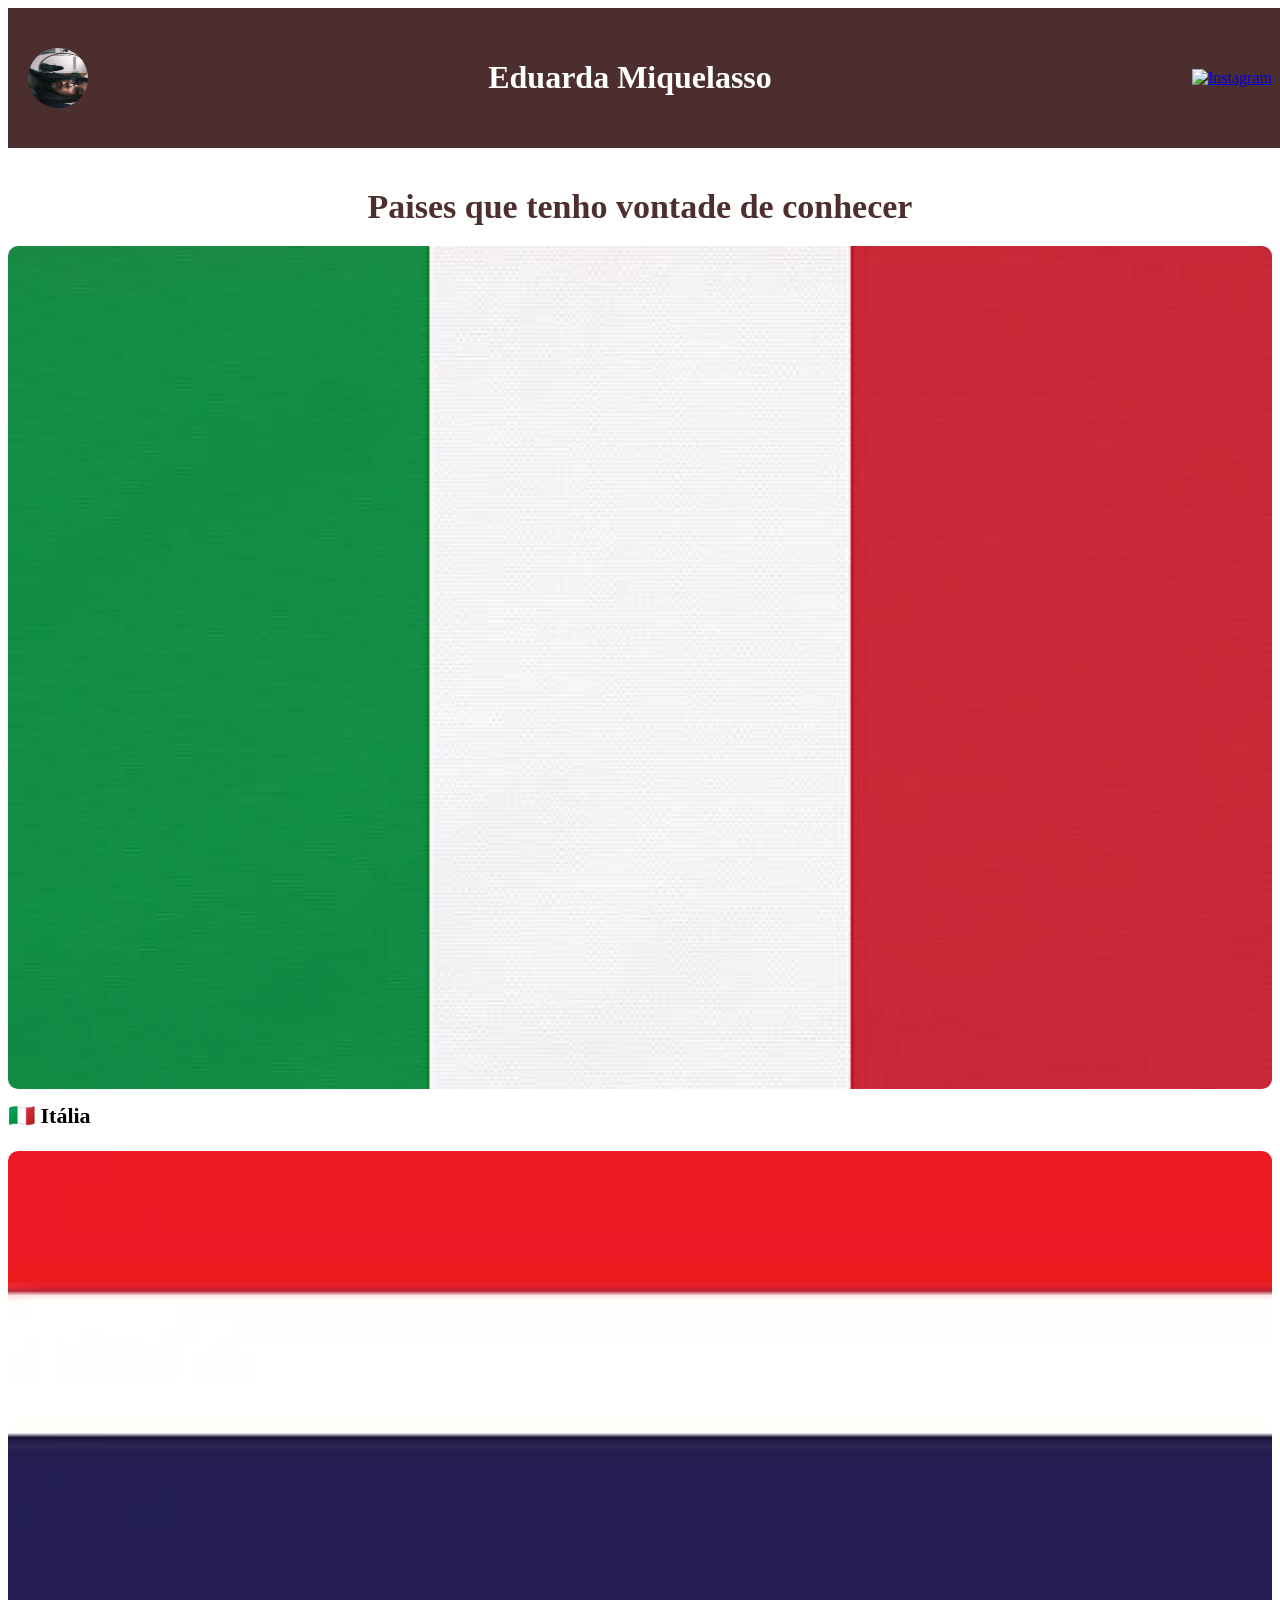
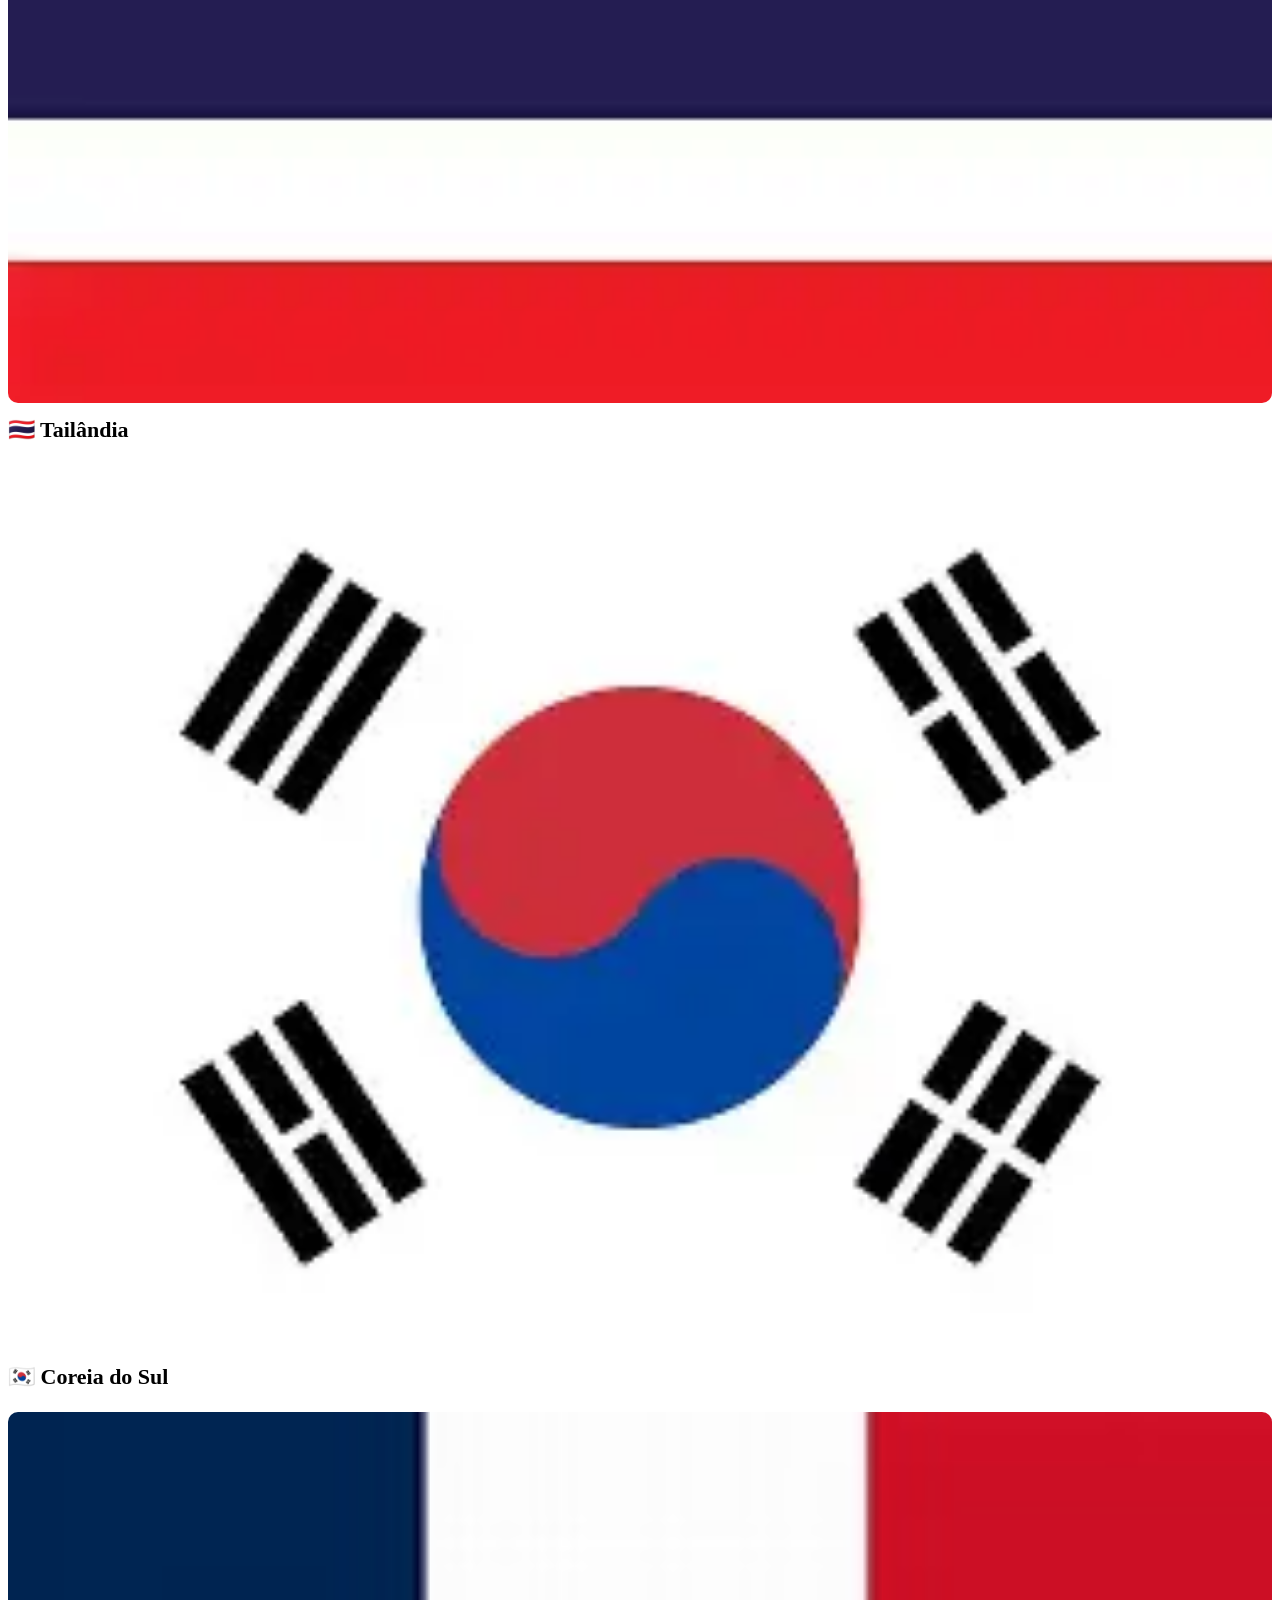
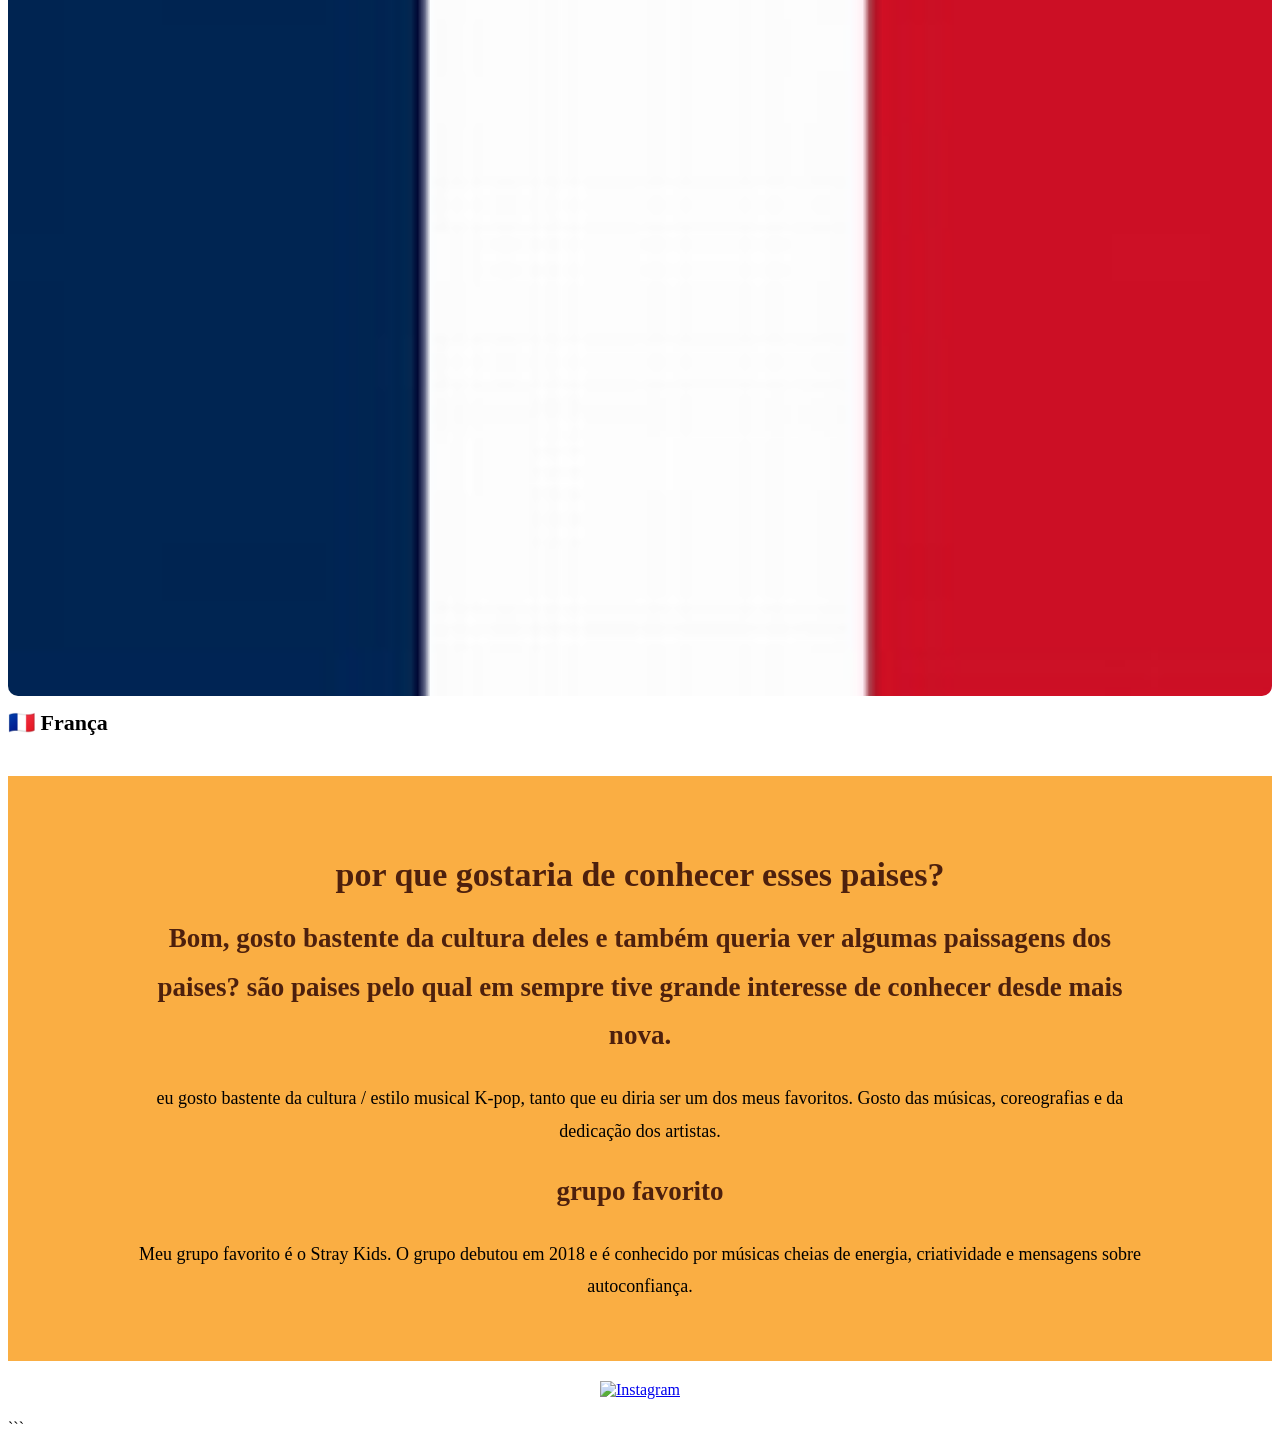
==== index.html @ 89746a0d "45" ====
<!DOCTYPE html>
<html lang="pt-br">
<head>
<meta charset="UTF-8">
<meta name="viewport" content="width=device-width, initial-scale=1.0">
<title>Eduarda Miquelasso</title>
<link rel="stylesheet" href="style.css">
</head>

<body>

<!-- Cabeçalho -->
<header class="cabecalho-itens">

    <img class="cabecalho-imagem" src="minha foto.jpg" alt="">

    <h1 class="titulo_site">Eduarda Miquelasso</h1>

    <div class="sociais">
        <a href="https://instagram.com" target="_blank">
            <img class="logo-insta" src="instagram.png" alt="Instagram">
        </a>
    </div>

</header>

<!-- Banner -->
<section class="banner1">
 </section>

<!-- Curiosidades -->
<div class="container-cards">

    <h1 class="estudante_titulo">Paises que tenho vontade de conhecer</h1>

    <div class="estudante-div">
        <img class="estudante-imagem" src="italiapng.png" alt="Itália">
        <h3 class="estudante-nome">🇮🇹 Itália</h3>
    </div>

    <div class="estudante-div">
        <img class="estudante-imagem" src="tailandiapng.webp" alt="Tailândia">
        <h3 class="estudante-nome">🇹🇭 Tailândia</h3>
    </div>

    <div class="estudante-div">
        <img class="estudante-imagem" src="coreiapng.webp" alt="Coreia do Sul">
        <h3 class="estudante-nome">🇰🇷 Coreia do Sul</h3>
    </div>

    <div class="estudante-div">
        <img class="estudante-imagem" src="francapng.jpg" alt="França">
        <h3 class="estudante-nome">🇫🇷 França</h3>
    </div>

</div>
</div>

<!-- Gostos -->
<section class="estudante">

    <h1 class="estudante_titulo">por que gostaria de conhecer esses paises?</h1>

    <div class="estudante-div-texto">

        <h2>Bom, gosto bastente da cultura deles e também queria ver algumas paissagens dos paises?
            são paises pelo qual em sempre tive grande interesse de conhecer desde mais nova.
        </h2>

        <p>
      eu gosto bastente da cultura / estilo musical K-pop, tanto que eu diria ser um dos meus favoritos.
            Gosto das músicas, coreografias e da dedicação dos artistas.
        </p>

        <h2>grupo favorito</h2>

        <p>
            Meu grupo favorito é o Stray Kids.
            O grupo debutou em 2018 e é conhecido por músicas cheias de energia,
            criatividade e mensagens sobre autoconfiança. 
        </p>

        <p>
            
        </p>

    </div>

</section>

<!-- Redes sociais -->
<div class="sociais">
    <a href="https://instagram.com" target="_blank">
        <img class="logo-insta" src="instagram.png" alt="Instagram">
    </a>
</div>

</body>
</html>
```
---- style.css ----
```css
body{
    margin:0;
    font-family:Arial, Helvetica, sans-serif;
    background-color:#f8f8f8;
}

/* Cabeçalho */

header{
    background-color:#270101d1;
    color:white;
    width:100%;
    padding:20px;

    display:flex;
    justify-content:space-between;
    align-items:center;
}

.cabecalho-imagem{
    width:60px;
    height:60px;
    border-radius:50%;
}

.titulo_site{
    padding:10px;
    text-align:center;
    font-size:32px;
    font-weight:bold;
    color:white;
}

.logo-insta{
    width:35px;
    height:35px;
    transition:0.3s;
}

.logo-insta:hover{
    transform:scale(1.1);
}

/* Banner */

.banner1 img{
    width:100%;
    max-height:400px;
    object-fit:cover;
    display:block;
}

/* Títulos */

.estudante_titulo{
    text-align:center;
    margin-top:40px;
    margin-bottom:20px;
    color:#270101d1;
    font-size:34px;
}

/* Cards */

.container-cards {
diplay: flex;
justify-content: center;
gap: 20px;
flex-warp: warp;
}
.estudante-div{
text-aling:center
padding:280px;
margin25px auto;
background:white;
box-shadow:0 3px 10px rgba (0,0,0,0. 15);
}

.estudante-imagem{
    width:100%;
    border-radius:10px;
}

.estudante-nome{
    font-size:22px;
    font-weight:bold;
    margin-top:10px;
}

/* Texto */

.estudante{
    background-color:#faae43;
    padding:40px 0;
    margin-top:40px;
}

.estudante-div-texto{
    width:80%;
    margin:auto;
    text-align:center;
    font-size:18px;
    line-height:1.8;
}

.estudante-div-texto h2{
    color:#270101d1;
    margin-top:20px;
}

/* Redes sociais */

.sociais{
    text-align:center;
    margin:20px;
}

/* Rodapé opcional */

footer{
    text-align:center;
    padding:20px;
    background-color:#270101d1;
    color:white;
    margin-top:30px;
}
```
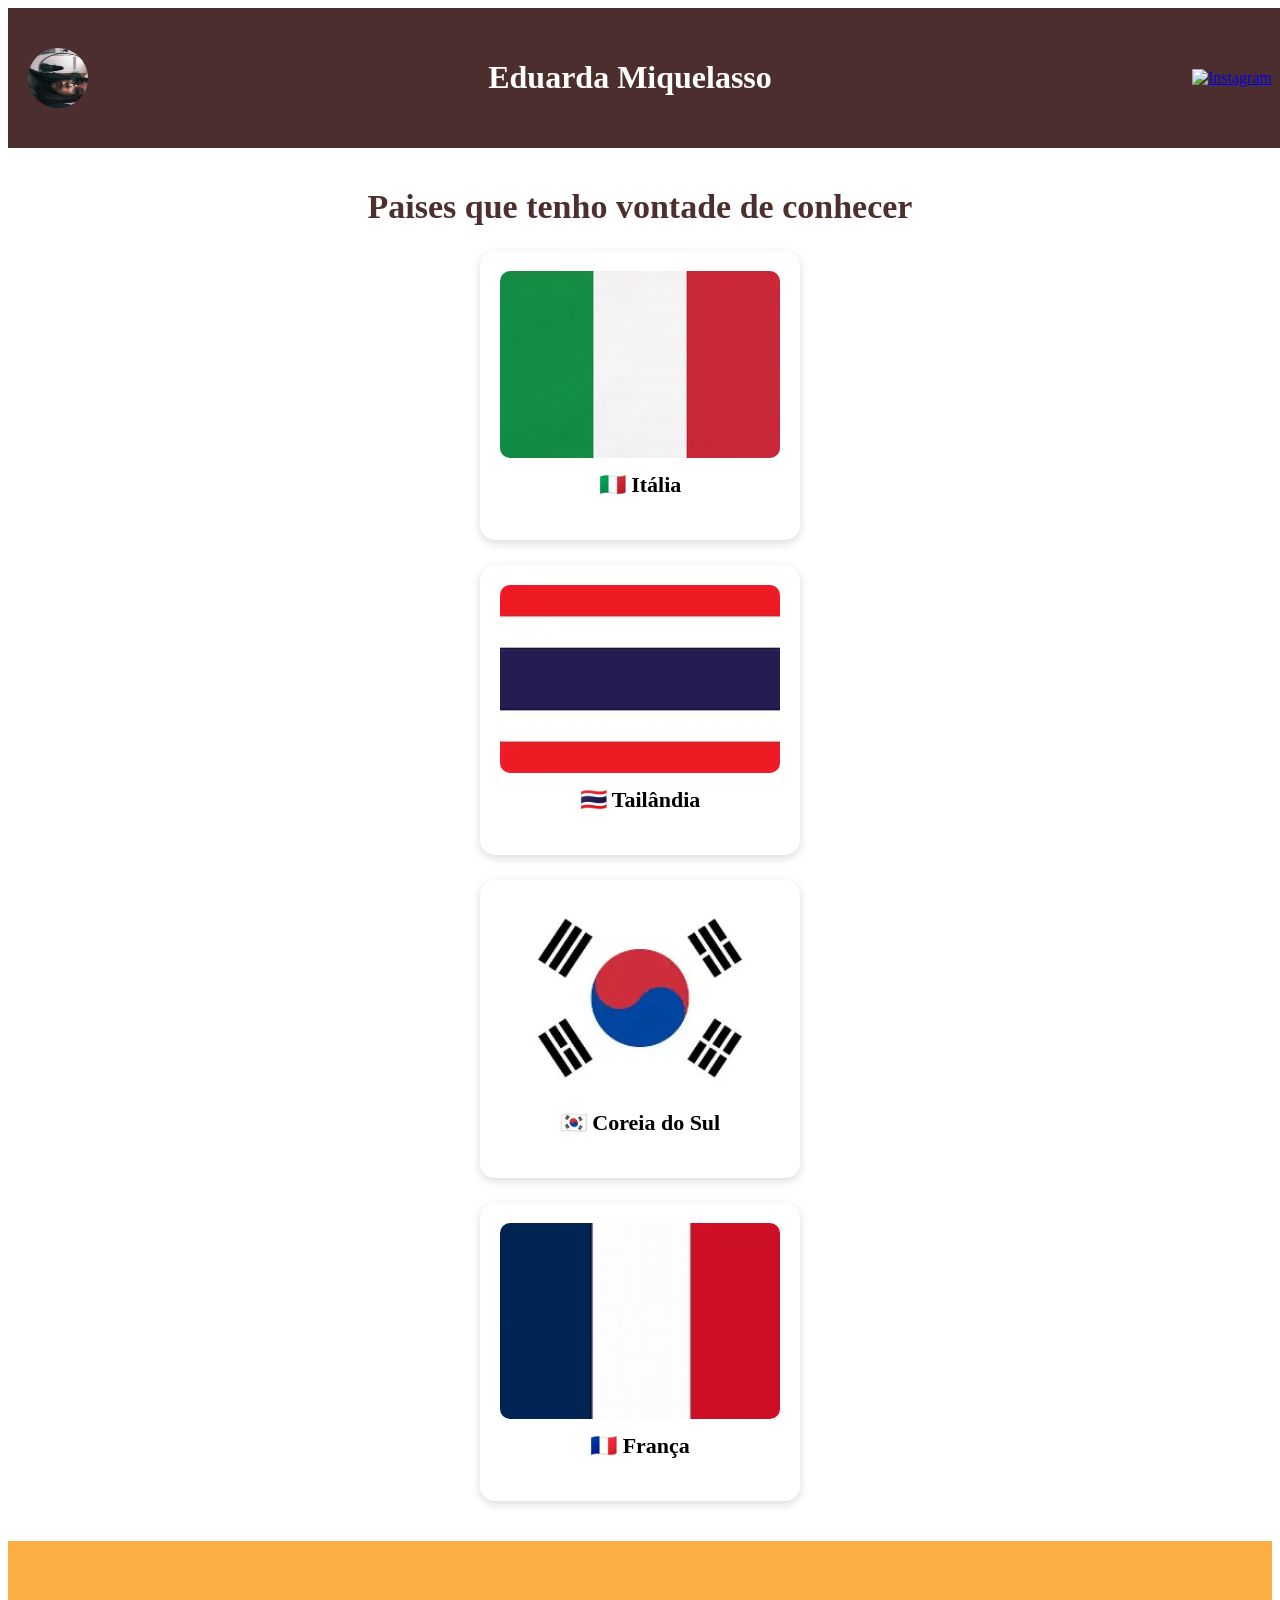
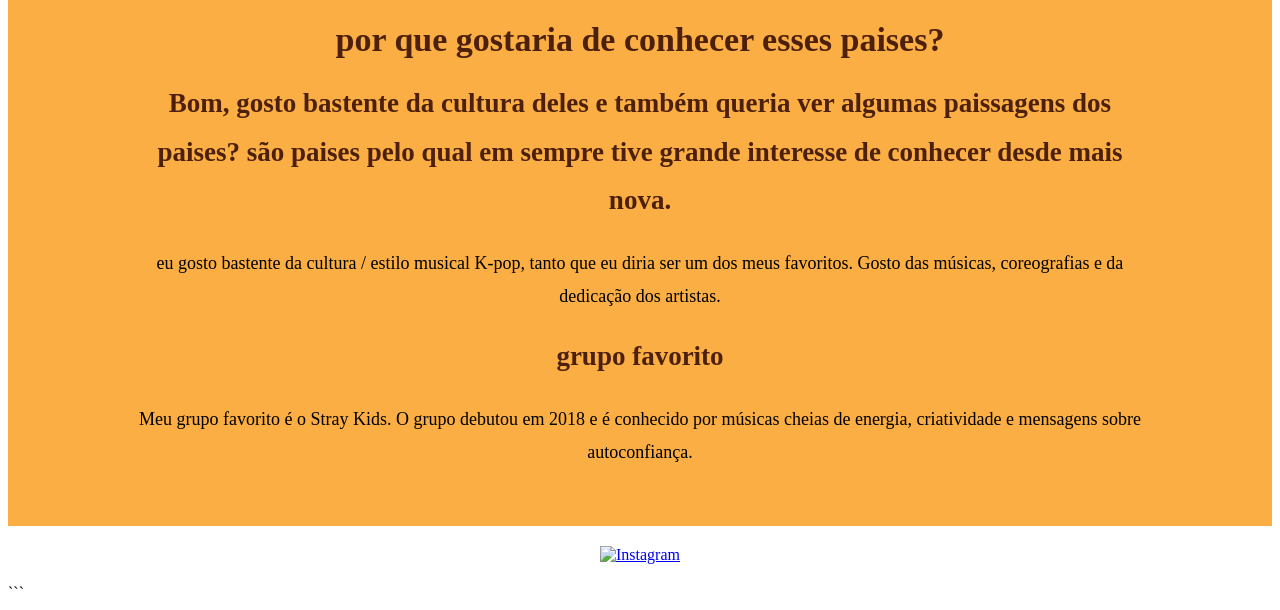
==== commit 9c708af0: "54" ====
--- a/index.html
+++ b/index.html
@@ -26,7 +26,7 @@
 
 <!-- Banner -->
 <section class="banner1">
- </section>
+</section>
 
 <!-- Curiosidades -->
 <div class="container-cards">
--- a/style.css
+++ b/style.css
@@ -63,18 +63,16 @@
 
 /* Cards */
 
-.container-cards {
-diplay: flex;
-justify-content: center;
-gap: 20px;
-flex-warp: warp;
-}
 .estudante-div{
-text-aling:center
-padding:280px;
-margin25px auto;
-background:white;
-box-shadow:0 3px 10px rgba (0,0,0,0. 15);
+    text-align:center;
+    padding:20px;
+    width:280px;
+    margin:25px auto;
+
+    background:white;
+    border-radius:15px;
+
+    box-shadow:0 3px 10px rgba(0,0,0,0.15);
 }
 
 .estudante-imagem{
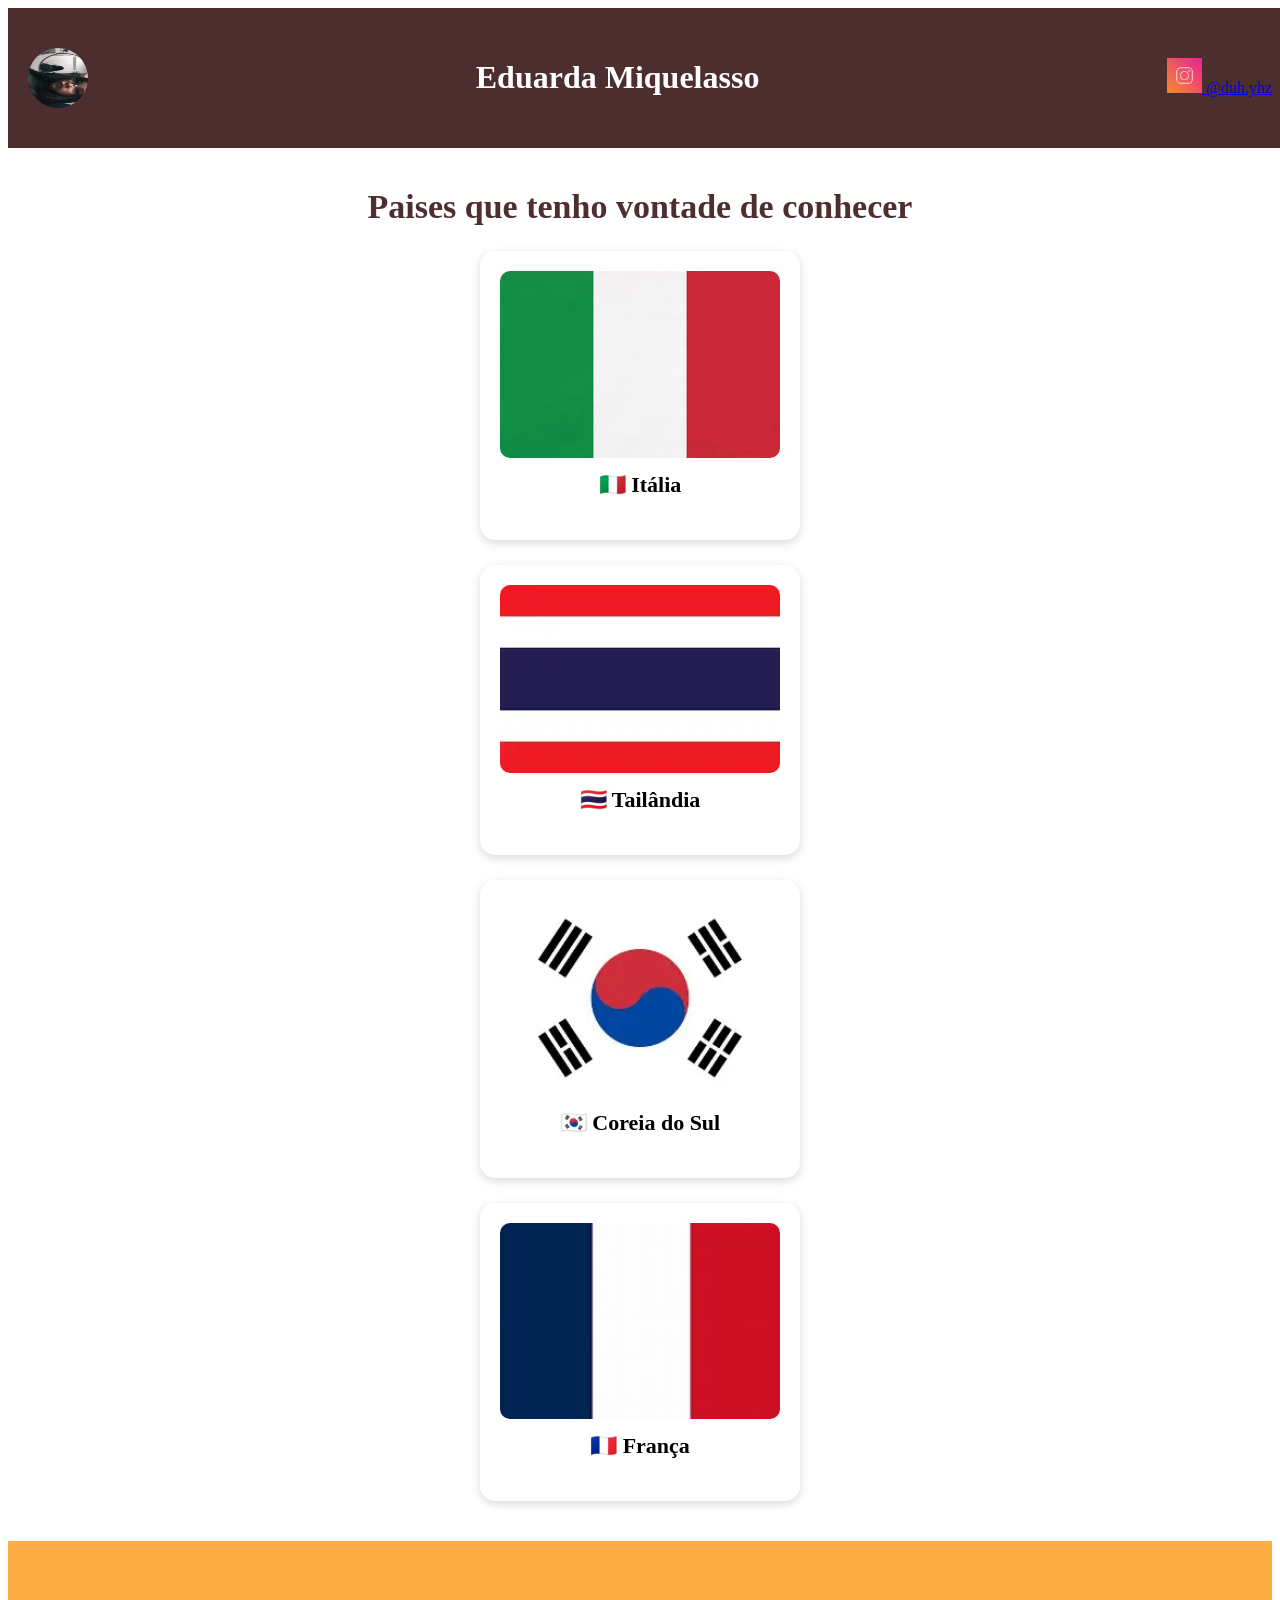
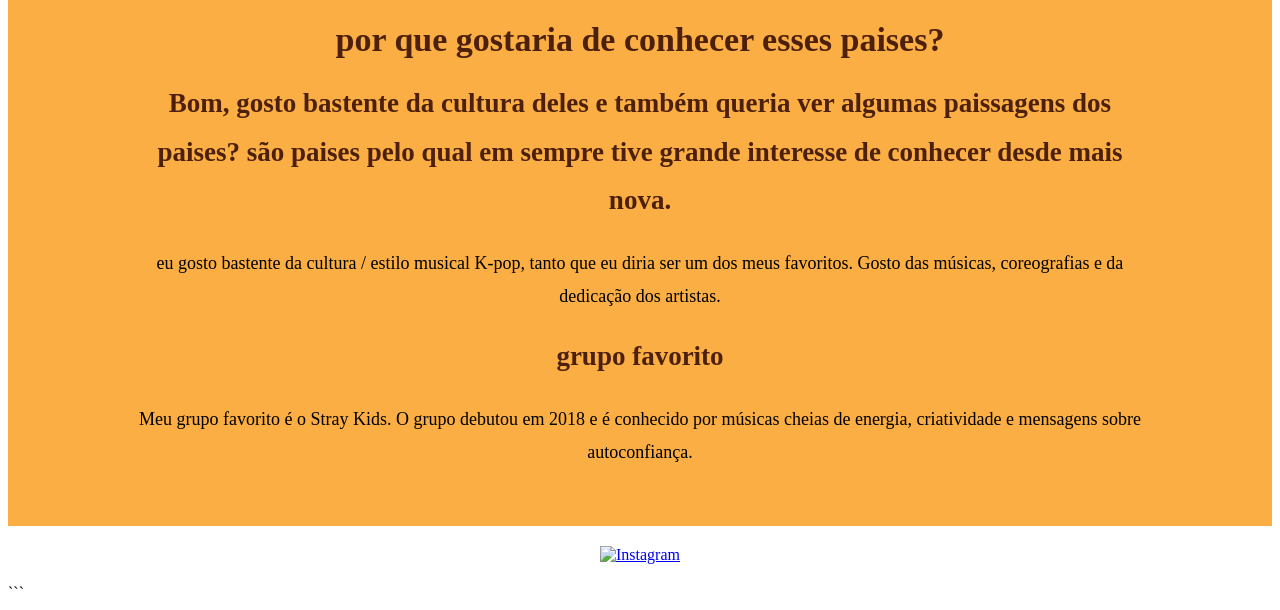
==== commit 895385ca: "55" ====
--- a/index.html
+++ b/index.html
@@ -18,7 +18,8 @@
 
     <div class="sociais">
         <a href="https://instagram.com" target="_blank">
-            <img class="logo-insta" src="instagram.png" alt="Instagram">
+            <img class="logo-insta" src="instaexemplo.jpg" alt="Instagram">
+            @duh.yhz
         </a>
     </div>
 
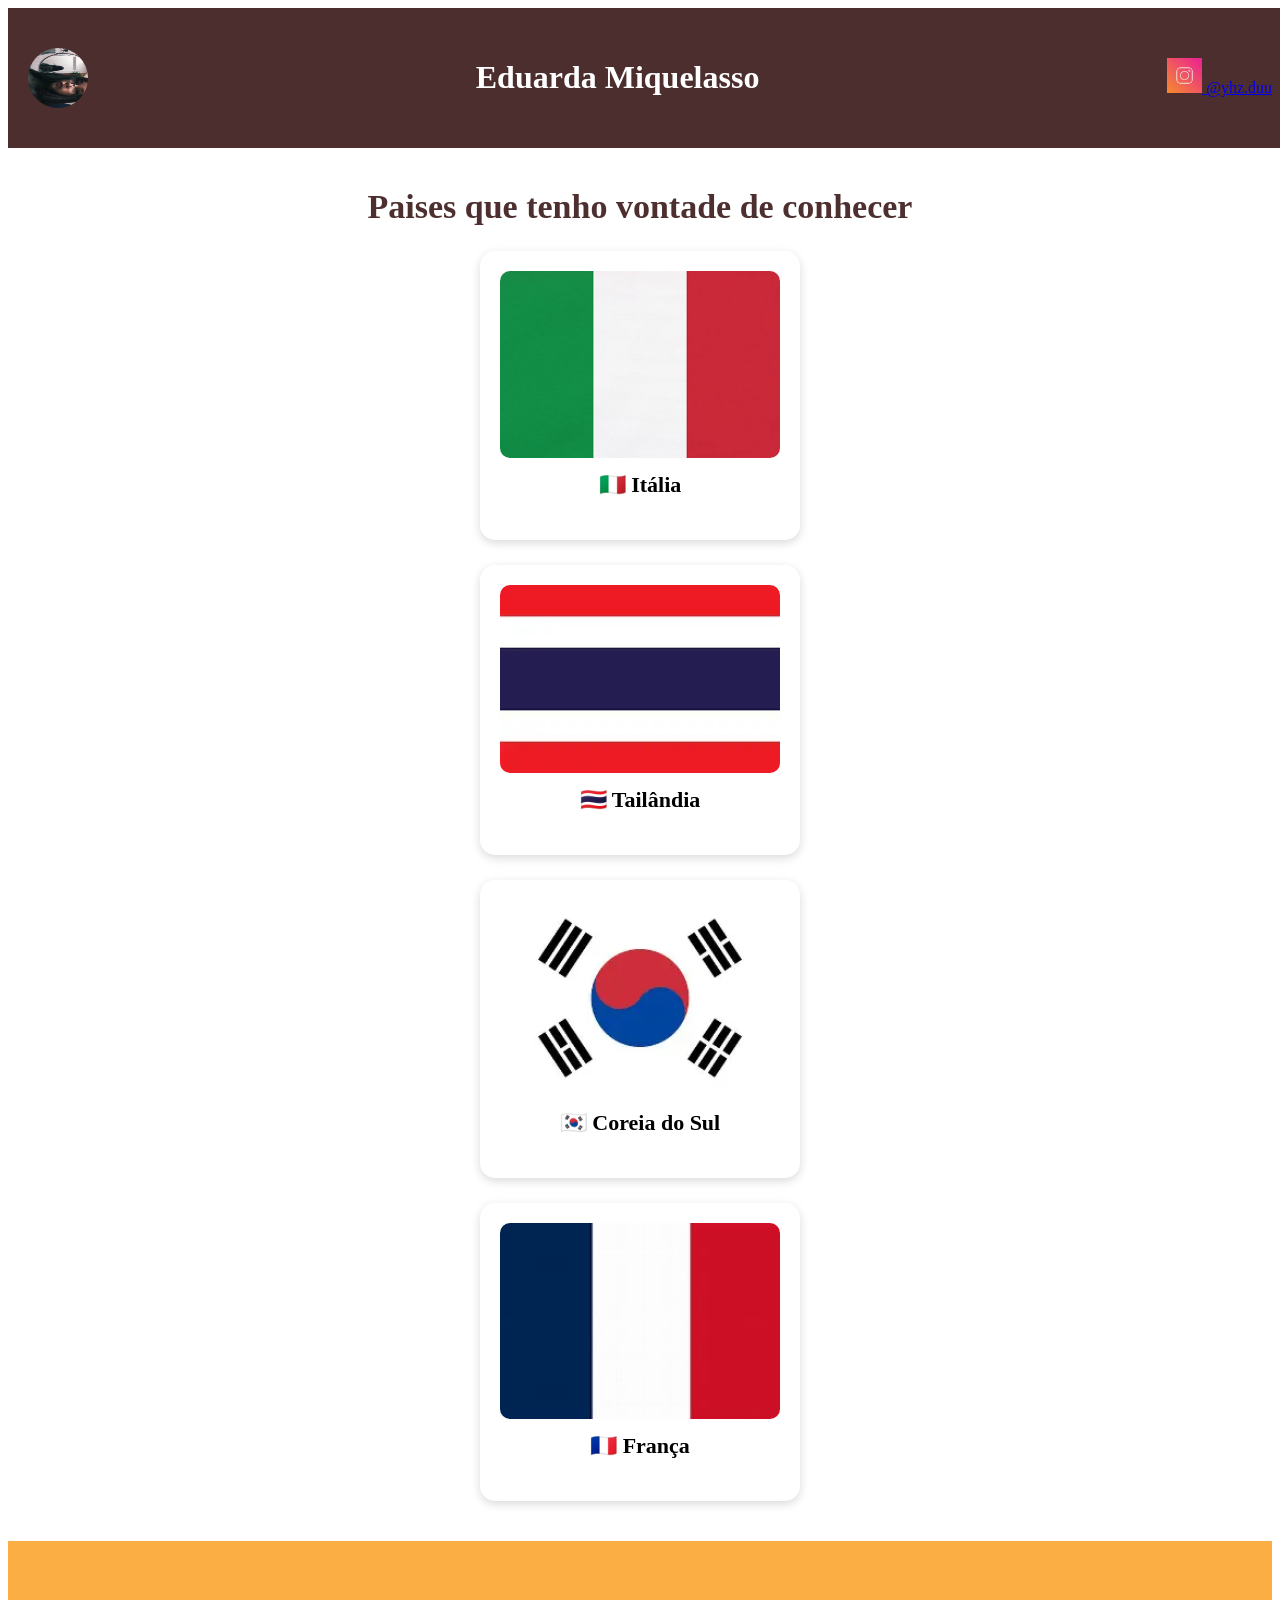
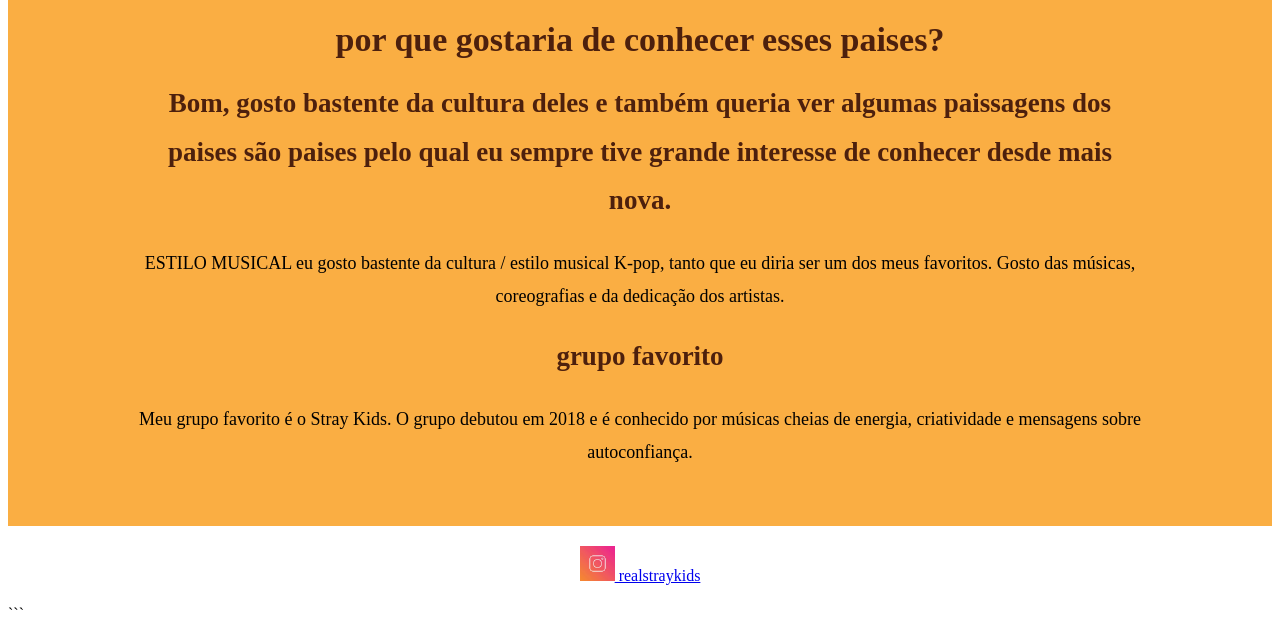
==== commit f09e1b54: "58" ====
--- a/index.html
+++ b/index.html
@@ -19,7 +19,7 @@
     <div class="sociais">
         <a href="https://instagram.com" target="_blank">
             <img class="logo-insta" src="instaexemplo.jpg" alt="Instagram">
-            @duh.yhz
+            @yhz.duu
         </a>
     </div>
 
@@ -64,11 +64,12 @@
 
     <div class="estudante-div-texto">
 
-        <h2>Bom, gosto bastente da cultura deles e também queria ver algumas paissagens dos paises?
-            são paises pelo qual em sempre tive grande interesse de conhecer desde mais nova.
+        <h2>Bom, gosto bastente da cultura deles e também queria ver algumas paissagens dos paises
+            são paises pelo qual eu sempre tive grande interesse de conhecer desde mais nova.
         </h2>
 
         <p>
+      ESTILO MUSICAL
       eu gosto bastente da cultura / estilo musical K-pop, tanto que eu diria ser um dos meus favoritos.
             Gosto das músicas, coreografias e da dedicação dos artistas.
         </p>
@@ -92,7 +93,8 @@
 <!-- Redes sociais -->
 <div class="sociais">
     <a href="https://instagram.com" target="_blank">
-        <img class="logo-insta" src="instagram.png" alt="Instagram">
+        <img class="logo-insta" src="instaexemplo.jpg" alt="Instagram">
+        realstraykids
     </a>
 </div>
 
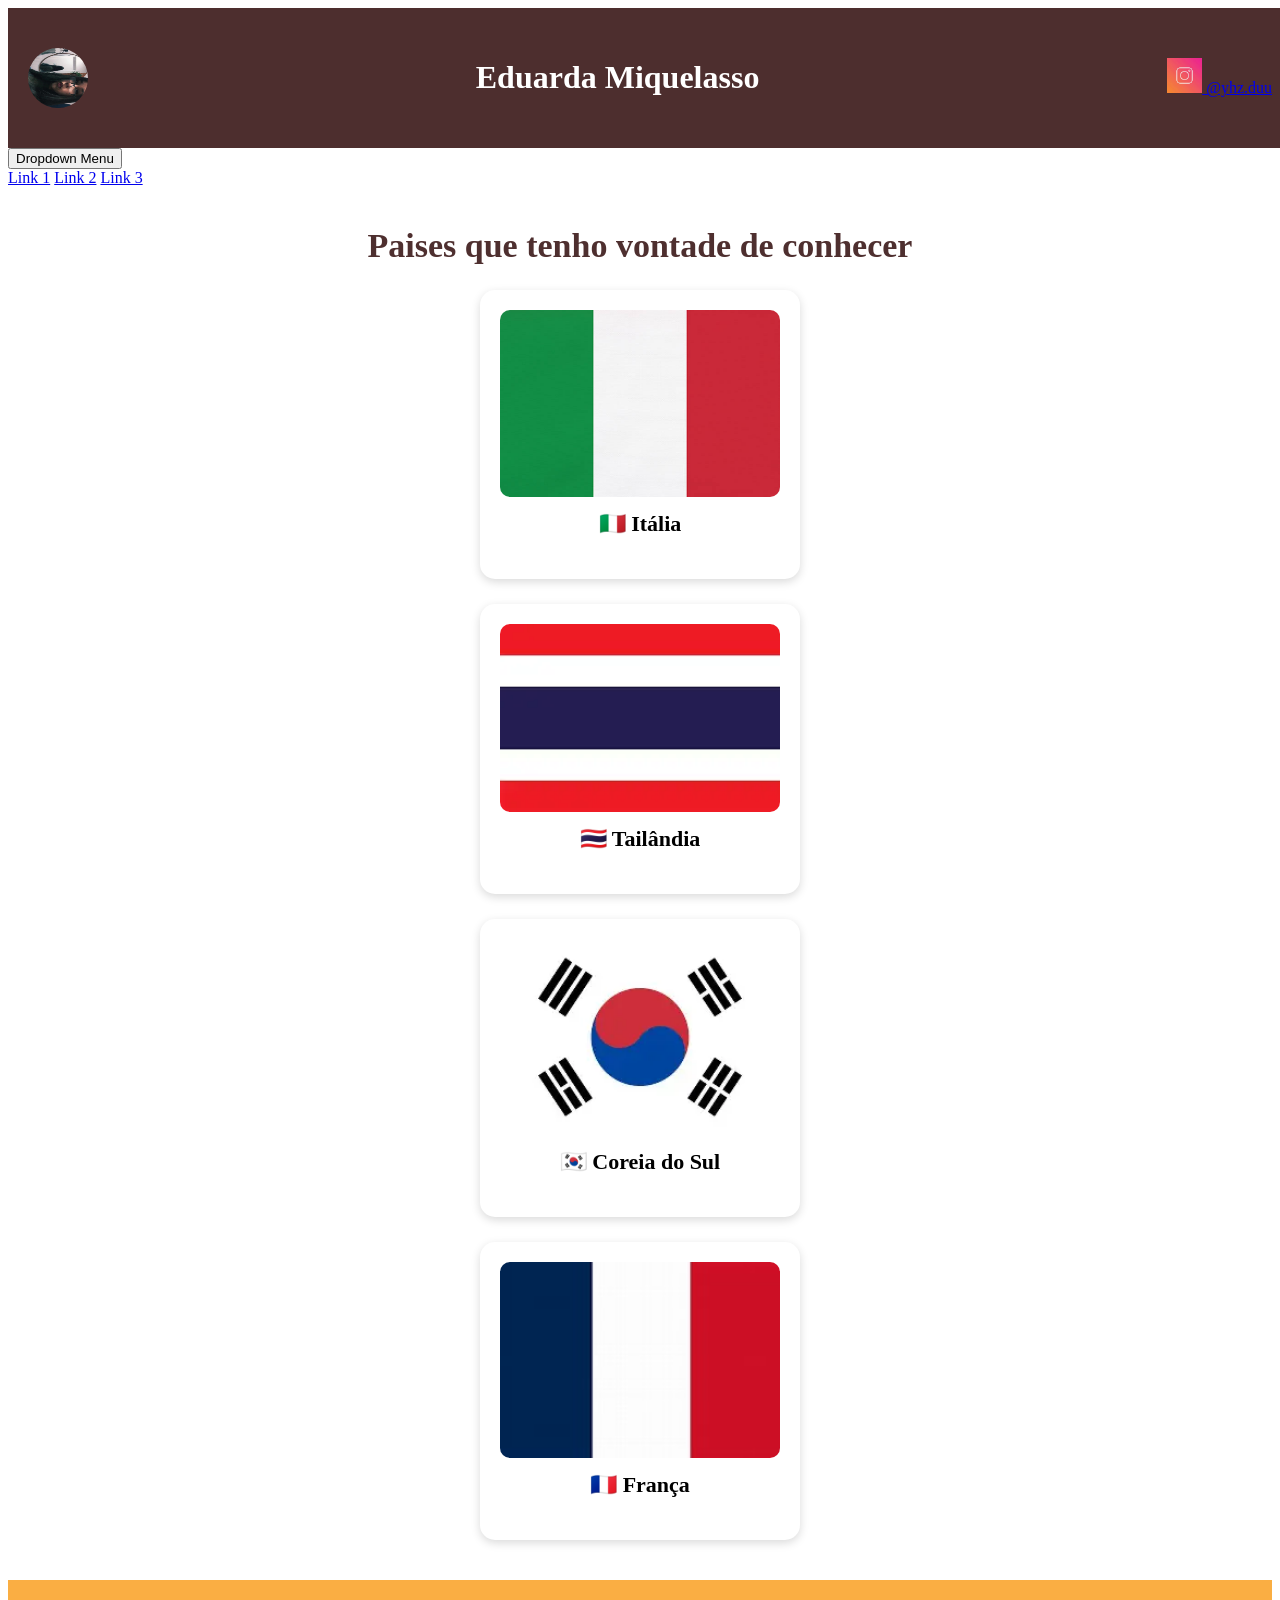
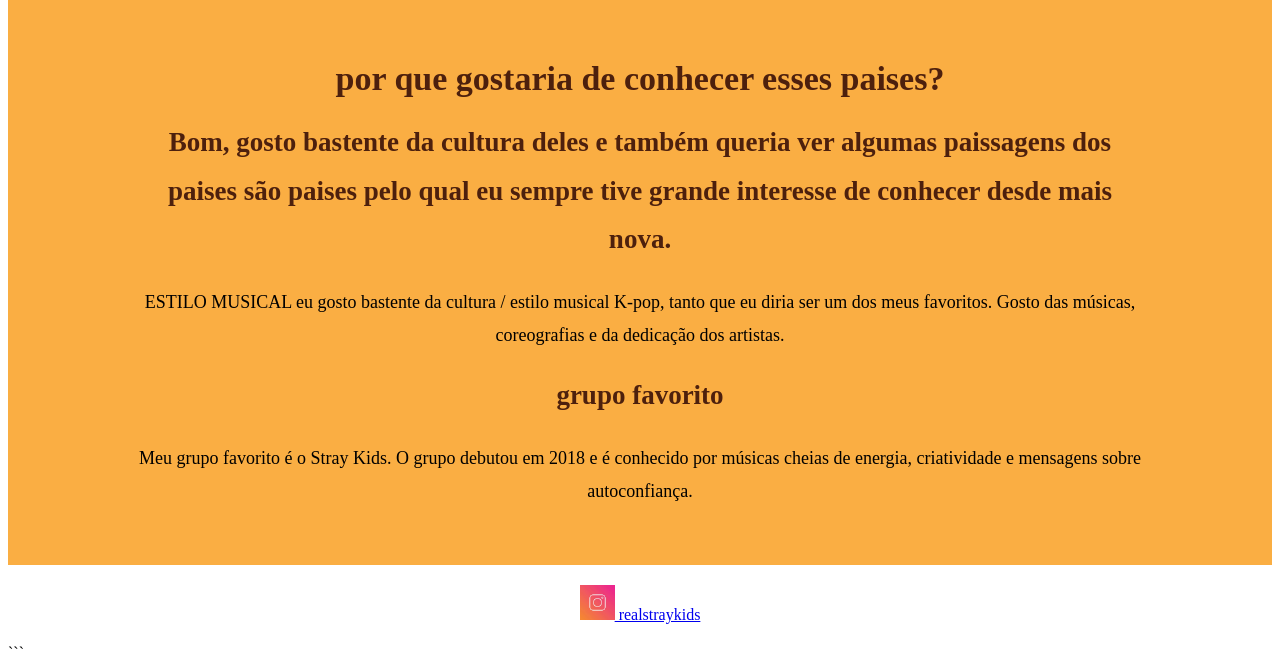
==== commit 09dcfc85: "02" ====
--- a/index.html
+++ b/index.html
@@ -24,6 +24,14 @@
     </div>
 
 </header>
+<div class="dropdown">
+  <button class="dropbtn">Dropdown Menu</button>
+  <div class="dropdown">
+  <a href="index.html/">Link 1</a>
+  <a href="sobre.html/">Link 2</a>
+  <a href="contato.html">Link 3</a>
+  </div>
+</div>
 
 <!-- Banner -->
 <section class="banner1">
--- a/style.css
+++ b/style.css
@@ -124,3 +124,38 @@
     margin-top:30px;
 }
 ```
+.dropdown-content a {
+  color: black.dropbtn {
+  background-color: #4CAF50;
+  color: white;
+  padding: 16px;
+  font-size: 16px;
+  border: none;
+  cursor: pointer;
+}
+
+.dropdown {
+  position: relative;
+}
+
+.dropdown-content {
+  display: none;
+  position: absolute;
+  background-color: #f9f9f9;
+  min-widt;
+  padding: 12px 16px;
+  text-decoration: none;
+  display: block;
+}
+
+.dropdown-content a:hover {
+  background-color: #f1f1f1;
+}
+
+.dropdown:hover .dropdown-content {
+  display: block;
+}
+
+.dropdown:hover .dropbtn {
+  background-color: #3e8e41;
+}
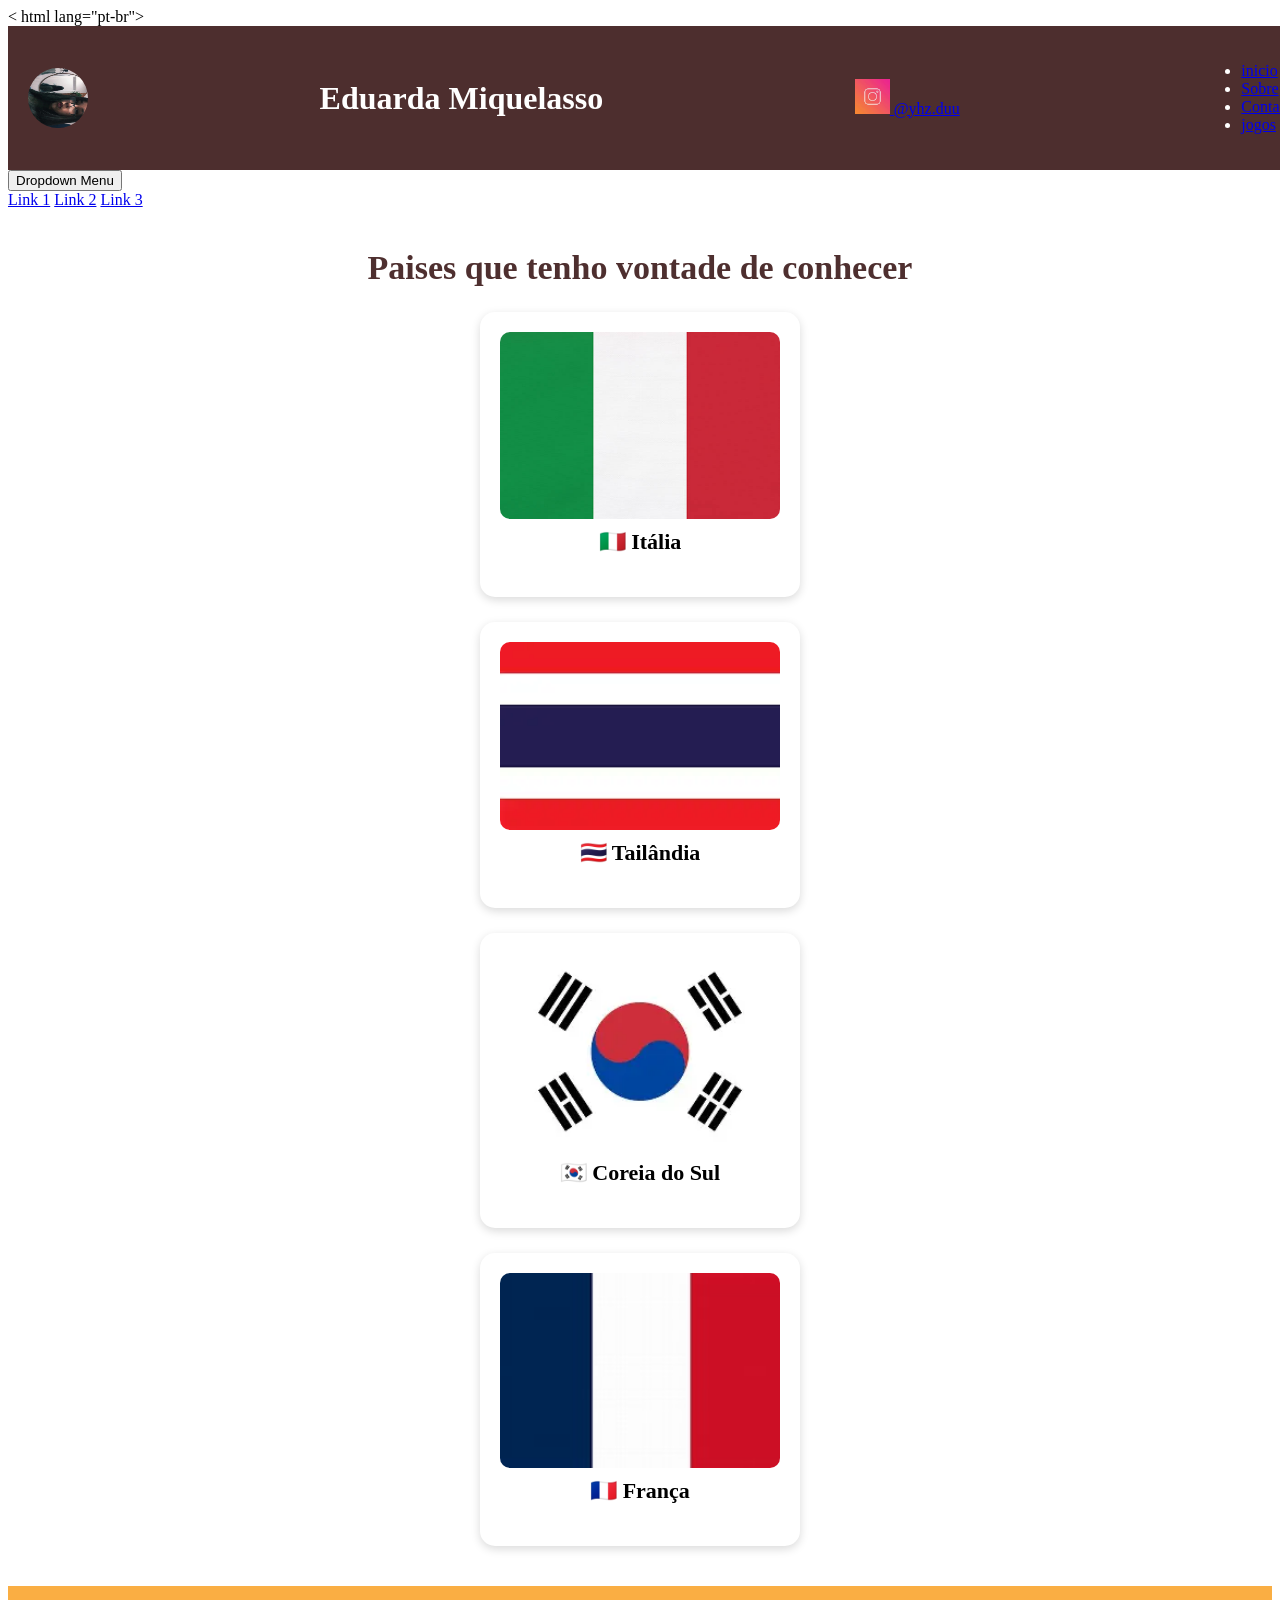
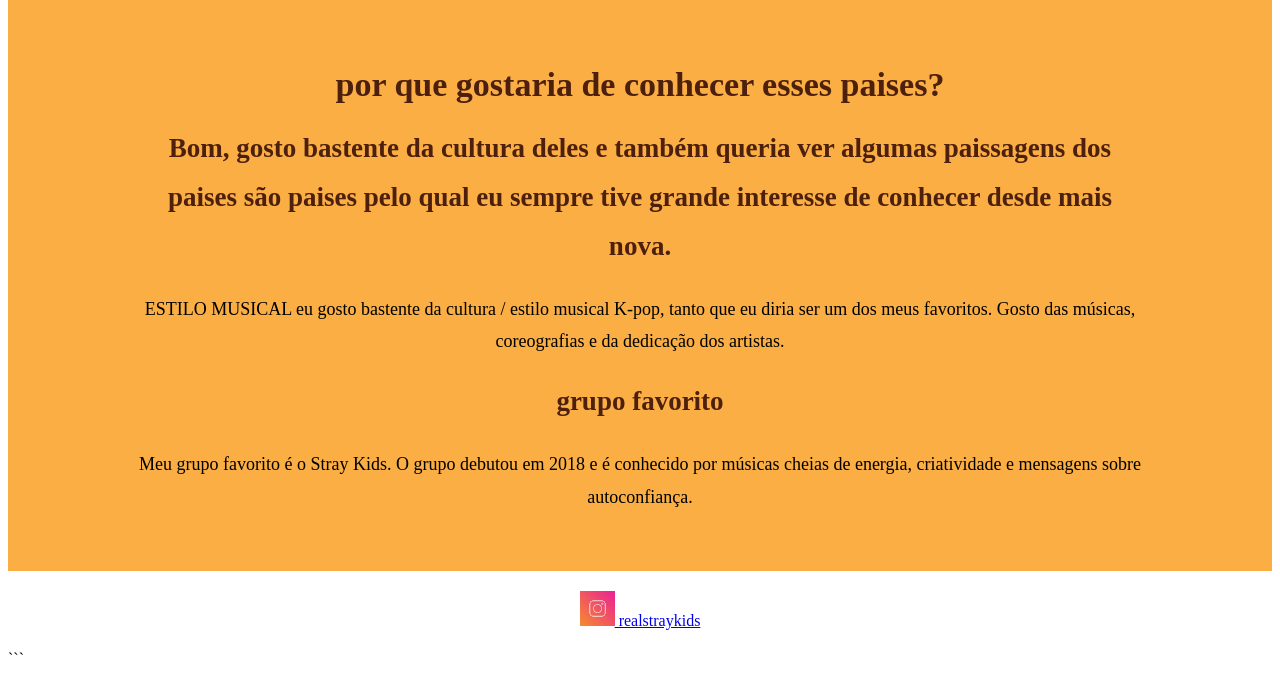
==== commit 260f6846: "02" ====
--- a/index.html
+++ b/index.html
@@ -1,11 +1,11 @@
-<!DOCTYPE html>
-<html lang="pt-br">
+< html lang="pt-br">
 <head>
 <meta charset="UTF-8">
 <meta name="viewport" content="width=device-width, initial-scale=1.0">
 <title>Eduarda Miquelasso</title>
 <link rel="stylesheet" href="style.css">
 </head>
+
 
 <body>
 
@@ -22,6 +22,13 @@
             @yhz.duu
         </a>
     </div>
+
+    <ul>
+  <li><a href="index.html">inicio</a></li>
+  <li><a href="Sobre.htlm">Sobre</a></li>
+  <li><a href="#contato.html">Contato</a></li>
+  <li><a href="jogos.htmlt">jogos</a></li>
+</ul>
 
 </header>
 <div class="dropdown">
--- a/style.css
+++ b/style.css
@@ -158,4 +158,28 @@
 
 .dropdown:hover .dropbtn {
   background-color: #3e8e41;
+}
+
+ul {
+  list-style-type: none;
+  margin: 0;
+  padding: 0;
+  overflow: hidden;
+  background-color: #333333;
+}
+
+ul li {
+  float: left;
+}
+
+ul li a {
+  display: block;
+  color: white;
+  text-align: center;
+  padding: 14px 16px;
+  text-decoration: none;
+}
+
+ul li a:hover {
+  background-color: #111111;
 }
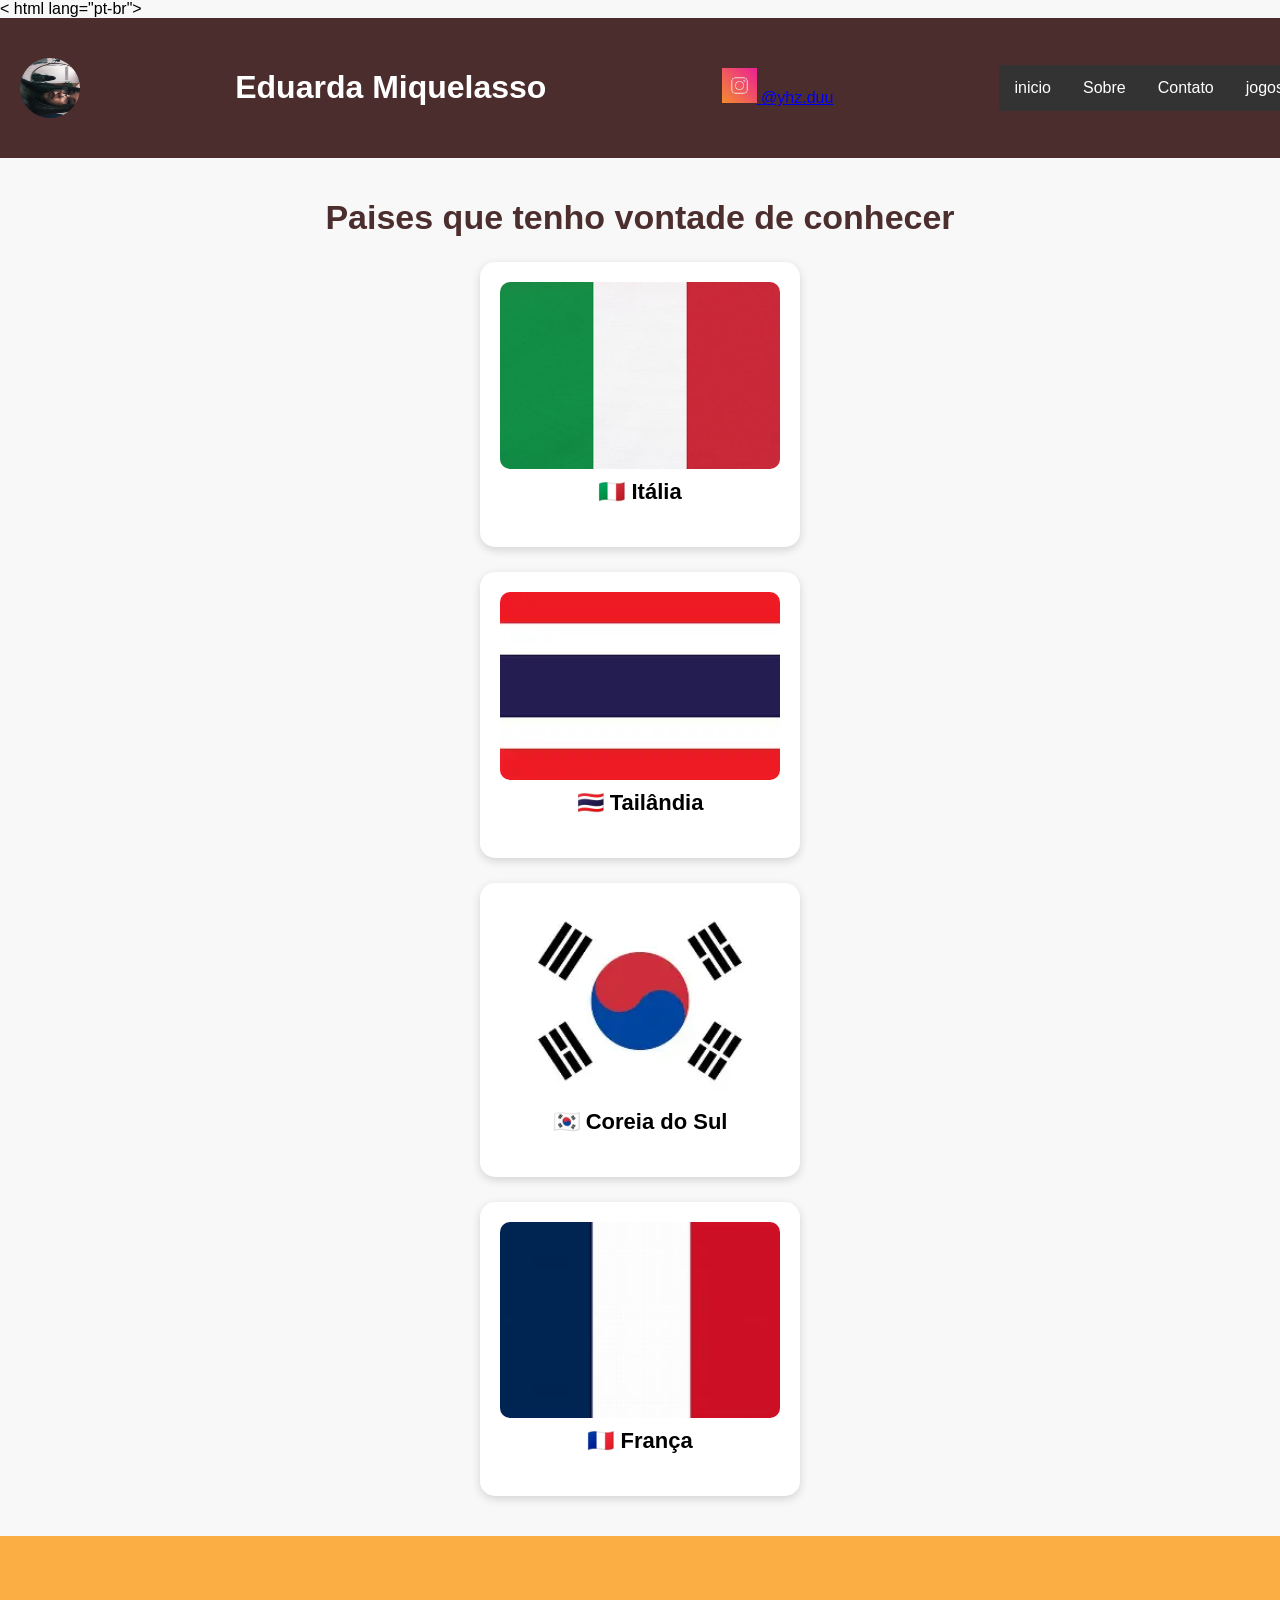
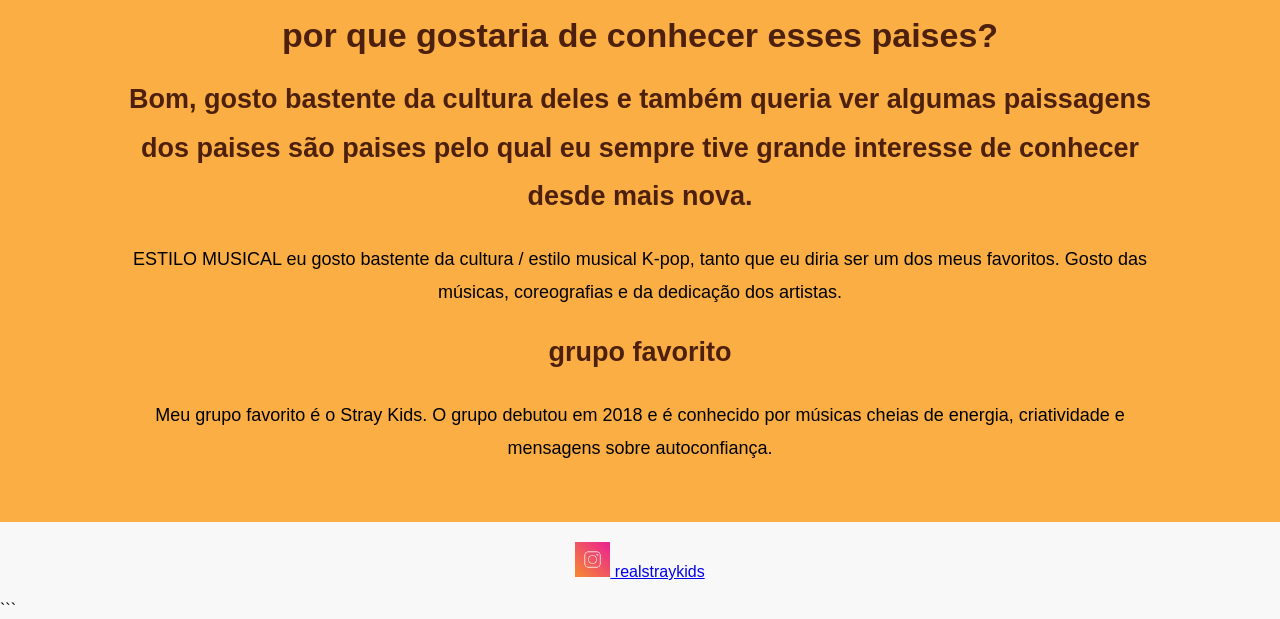
==== commit 6a1ff43a: "45" ====
--- a/index.html
+++ b/index.html
@@ -26,19 +26,11 @@
     <ul>
   <li><a href="index.html">inicio</a></li>
   <li><a href="Sobre.htlm">Sobre</a></li>
-  <li><a href="#contato.html">Contato</a></li>
+  <li><a href="contato.html">Contato</a></li>
   <li><a href="jogos.htmlt">jogos</a></li>
 </ul>
 
 </header>
-<div class="dropdown">
-  <button class="dropbtn">Dropdown Menu</button>
-  <div class="dropdown">
-  <a href="index.html/">Link 1</a>
-  <a href="sobre.html/">Link 2</a>
-  <a href="contato.html">Link 3</a>
-  </div>
-</div>
 
 <!-- Banner -->
 <section class="banner1">
--- a/style.css
+++ b/style.css
@@ -1,4 +1,4 @@
-```css
+
 body{
     margin:0;
     font-family:Arial, Helvetica, sans-serif;
@@ -40,6 +40,31 @@
 
 .logo-insta:hover{
     transform:scale(1.1);
+}
+
+
+ul {
+  list-style-type: none;
+  margin: 0;
+  padding: 0;
+  overflow: hidden;
+  background-color: #333333;
+}
+
+ul li {
+  float: left;
+}
+
+ul li a {
+  display: block;
+  color: white;
+  text-align: center;
+  padding: 14px 16px;
+  text-decoration: none;
+}
+
+ul li a:hover {
+  background-color: #111111;
 }
 
 /* Banner */
@@ -123,63 +148,3 @@
     color:white;
     margin-top:30px;
 }
-```
-.dropdown-content a {
-  color: black.dropbtn {
-  background-color: #4CAF50;
-  color: white;
-  padding: 16px;
-  font-size: 16px;
-  border: none;
-  cursor: pointer;
-}
-
-.dropdown {
-  position: relative;
-}
-
-.dropdown-content {
-  display: none;
-  position: absolute;
-  background-color: #f9f9f9;
-  min-widt;
-  padding: 12px 16px;
-  text-decoration: none;
-  display: block;
-}
-
-.dropdown-content a:hover {
-  background-color: #f1f1f1;
-}
-
-.dropdown:hover .dropdown-content {
-  display: block;
-}
-
-.dropdown:hover .dropbtn {
-  background-color: #3e8e41;
-}
-
-ul {
-  list-style-type: none;
-  margin: 0;
-  padding: 0;
-  overflow: hidden;
-  background-color: #333333;
-}
-
-ul li {
-  float: left;
-}
-
-ul li a {
-  display: block;
-  color: white;
-  text-align: center;
-  padding: 14px 16px;
-  text-decoration: none;
-}
-
-ul li a:hover {
-  background-color: #111111;
-}
